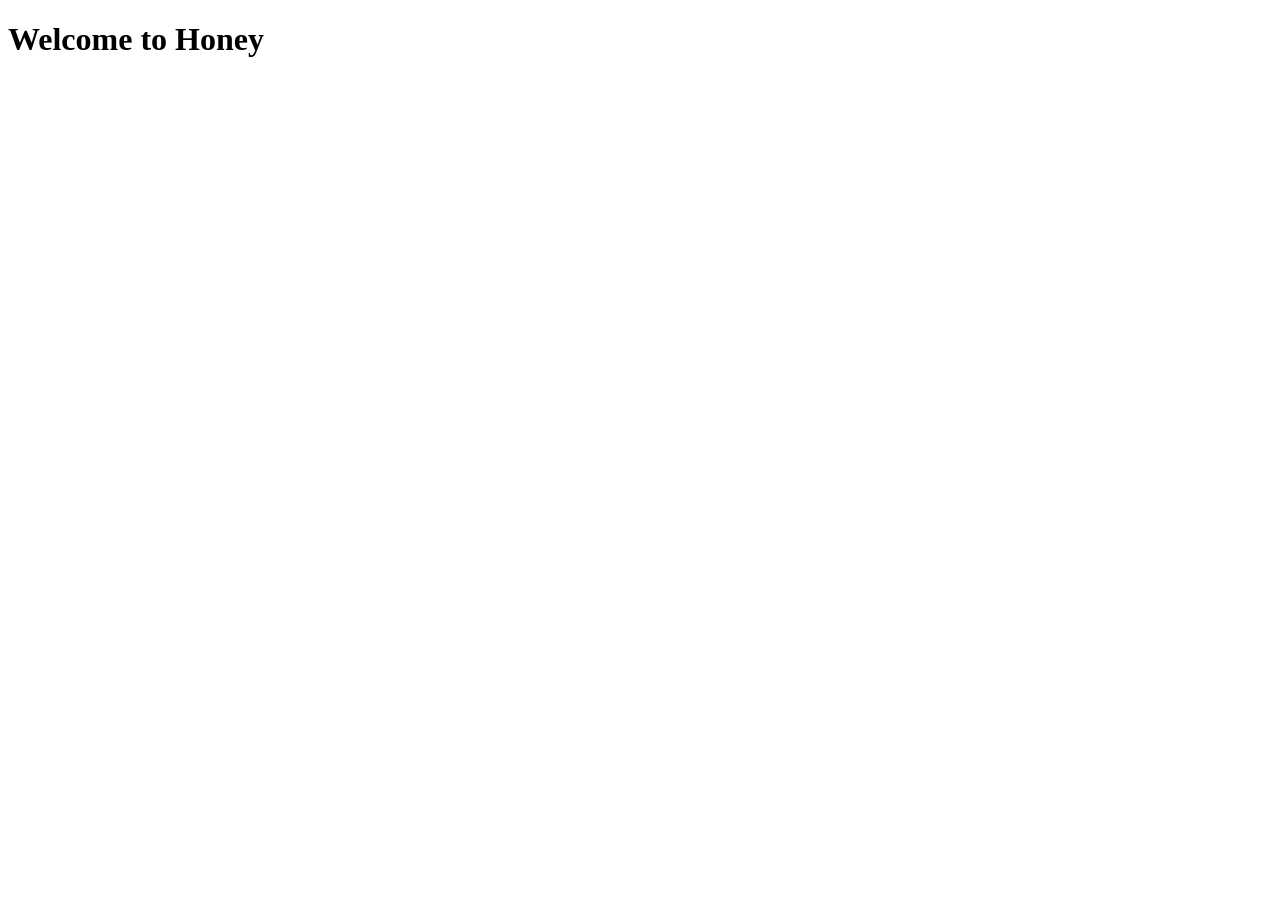
==== index.html @ 35575254 "Initial Commit" ====
<!DOCTYPE html>
<html lang="en">
<head>
    <meta charset="UTF-8">
    <meta name="viewport" content="width=device-width, initial-scale=1.0">
    <title>Index Page</title>
</head>
<body>

    <h1>Welcome to Honey</h1>
    
</body>
</html>
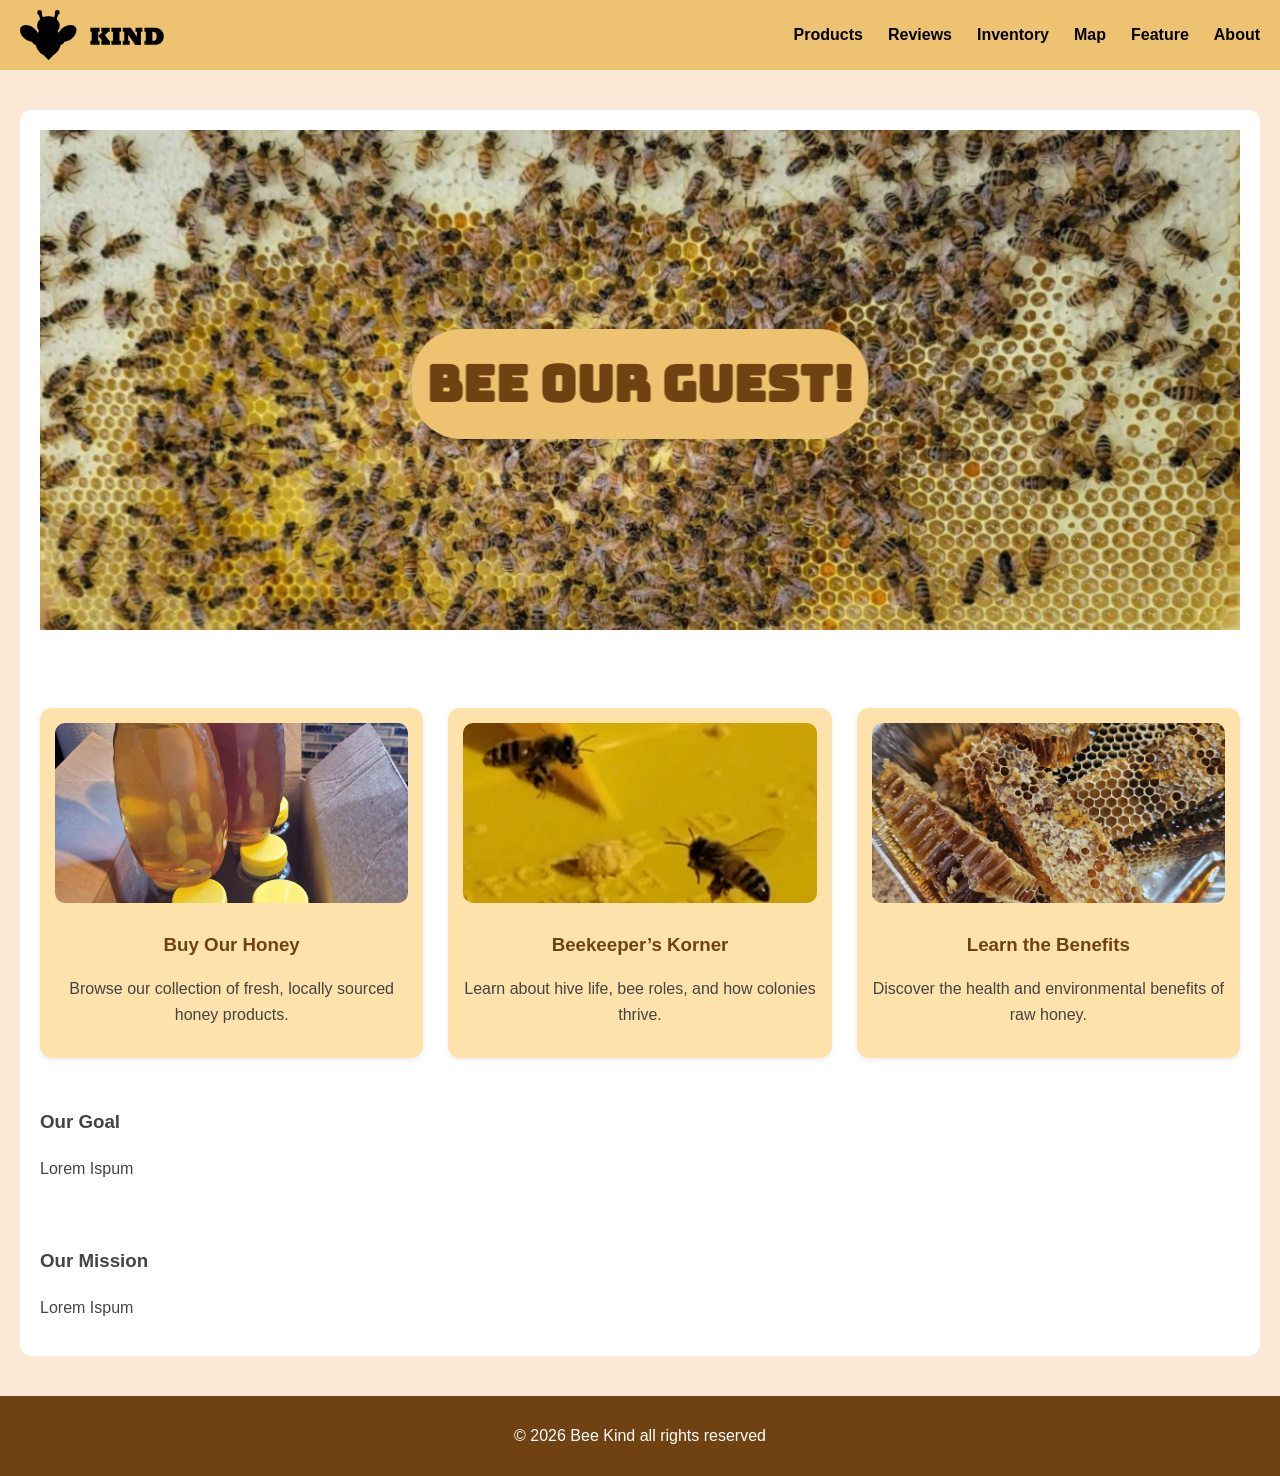
==== commit ec22a010: "some changes, home page wip" ====
--- a/index.html
+++ b/index.html
@@ -3,11 +3,88 @@
 <head>
     <meta charset="UTF-8">
     <meta name="viewport" content="width=device-width, initial-scale=1.0">
-    <title>Index Page</title>
+    <title>Home</title>
+    <link rel="stylesheet" href="style.css">
+    <link rel="preconnect" href="https://fonts.googleapis.com">
+<link rel="preconnect" href="https://fonts.gstatic.com" crossorigin>
+<link href="https://fonts.googleapis.com/css2?family=Bungee&family=Jersey+10&display=swap" rel="stylesheet">
+
 </head>
-<body>
+<body class="home">
+    <header class="site-header">
+        <a href="index.html" class="logo">
+            <img src="img/SVG/Asset 1.svg" alt="Bee Kind">
+        </a>    
 
-    <h1>Welcome to Honey</h1>
-    
+        <nav class="main-nav">
+
+            <ul>
+                <li><a href="products.html">Products</a></li>
+                <li><a href="reviews.html">Reviews</a></li>
+                <li><a href="inventory.html">Inventory</a></li>
+                <li><a href="map.html">Map</a></li>
+                <li><a href="feature.html">Feature</a></li>
+                <li><a href="about.html">About</a></li>
+            </ul>
+
+        </nav>
+    </header>
+
+    <!-- <nav class="site-nav">
+        <ul>
+        <li><a href="#intro">Introduction</a></li>
+       
+        </ul>
+
+    </nav> -->
+
+<div class="wrapper">
+
+    <section class="hero">
+        <img src="img/panel.jpeg" alt="Honeycomb" class="hero-img">
+        <h2 class="hero-text">
+            Bee Our Guest!
+        </h2>
+    </section>
+
+    <section class="showcase">
+
+        <div class="card">
+            <img src="img/bottles.jpeg" alt="Honey">
+            <h3>Buy Our Honey</h3>
+            <p>Browse our collection of fresh, locally sourced honey products.</p>
+        </div>
+
+        <div class="card">
+            <img src="img/close-bees.PNG" alt="Beekeeping">
+            <h3>Beekeeper’s Korner</h3>
+            <p>Learn about hive life, bee roles, and how colonies thrive.</p>
+        </div>
+
+        <div class="card">
+            <img src="img/honeycombs.jpg" alt="Benefits">
+            <h3>Learn the Benefits</h3>
+            <p>Discover the health and environmental benefits of raw honey.</p>
+        </div>
+
+    </section>
+
+
+    <div class="primary-statement">
+        <h3>Our Goal</h3>
+        <p>Lorem Ispum</p>
+    </div>
+
+
+     <div class="secondary-statement">
+        <h3>Our Mission</h3>
+        <p>Lorem Ispum</p>
+    </div>
+
+</div>
+
+    <footer>
+        <p>© 2026 Bee Kind all rights reserved</p>
+    </footer>
 </body>
 </html>
--- a/style.css
+++ b/style.css
@@ -0,0 +1,708 @@
+body {
+    font-family: Arial, Helvetica, sans-serif;
+    background-color: #fbe8d6;
+    margin: 0;
+    padding: 0;
+}
+
+.site-header {
+    display: flex;
+    justify-content: space-between;
+    align-items: center;
+    background-color: #edc371;
+    padding: 10px 20px;
+}
+
+.logo {
+    display: flex;
+    align-items: center;
+    gap: 10px;
+}
+
+.logo img {
+    height: 50px;
+}
+
+.main-nav ul {
+    display: flex;
+    gap: 25px;
+    list-style: none;
+    margin: 0;
+    padding: 0;
+}
+
+.main-nav a {
+    color: black;
+    text-decoration: none;
+    font-weight: bold;
+}
+
+
+h2{
+    grid-area: header;
+    text-align: center;
+    background-color: #704211;
+    color: white;
+    padding: 15px;
+    margin: 0;
+}
+
+.site-nav {
+    grid-area: nav;
+    background-color: #333;
+    padding: 10px;
+}
+
+nav ul {
+    list-style: none;
+    display: flex;
+    justify-content: center;
+    gap: 20px;
+    margin: 0;
+    padding: 0;
+}
+
+nav li a {
+    color: white;
+    text-decoration: none;
+    font-weight: bold;
+}
+
+nav li a:hover {
+    text-decoration: underline;
+}
+
+
+.reviews-page .wrapper {
+    display: grid;
+    grid-template-columns: 1fr 280px;
+    grid-template-rows: auto auto;
+    gap: 30px 20px;
+    max-width: 1000px;
+    margin: 40px auto;
+    padding: 20px;
+    background-color: white;
+    border-radius: 12px;
+    line-height: 1.6;
+    color: #444;
+}
+ 
+.review1{ 
+    grid-column:1; 
+    grid-row: 1; 
+}
+.review2{ 
+    grid-column: 1; 
+    grid-row: 2; 
+}
+.side1{
+    grid-column: 2; 
+    grid-row: 1; 
+}
+.side2{ 
+    grid-column: 2; 
+    grid-row: 2; 
+}
+ 
+.review1,
+.review2 {
+    overflow: hidden;
+    padding: 15px;
+    border-radius: 12px;
+
+}
+ 
+.side1,
+.side2 {
+    background-color: #fde2ac;
+    border-radius: 12px;
+    padding: 15px;
+    font-size: 14px;
+    box-shadow: 0 2px 6px rgba(0, 0, 0, 0.08);
+    align-self: start;
+}
+.side1 video,
+.side2 video {
+    border-radius: 8px;
+    margin-bottom: 12px;
+}
+ 
+
+.article-grid {
+    border-radius: 12px;
+    padding: 30px;
+    display: grid;
+    gap: 15px;
+    grid-template-columns: 1fr 1fr 1fr 1fr;
+    grid-template-areas:
+        "rheader rheader rheader rheader"
+        "rlead   rlead   rlead   rlead"
+        "rinfo   rinfo   rinfo   rinfo"
+        "rinfo   rinfo   rinfo   rinfo"
+        "rfooter rfooter rfooter rfooter";
+}
+ 
+.rheader{ grid-area: rheader; }
+.rlead{ grid-area: rlead;   }
+.raside{ grid-area: raside;  }
+.rinfo{ grid-area: rinfo;   }
+.rfooter{ grid-area: rfooter; }
+ 
+.rheader h3 {
+    margin: 0 0 4px;
+    font-size: 1.4em;
+    color: #704211;
+}
+ 
+.rheader p {
+    margin: 0;
+    font-size: 0.9em;
+    color: #666;
+}
+ 
+.rlead img {
+    height:500px;
+    width: auto;
+    border-radius: 10px;
+    display: block;
+}
+ 
+.rlead .image-credit {
+    font-style: italic;
+    font-size: 0.8em;
+    color: #888;
+    margin: 4px 0 0;
+}
+
+.rinfo {
+    column-gap: 25px;
+    line-height: 1.6;
+    color: #444;
+    font-size: 15px;
+}
+
+.rinfo p {
+    margin-bottom: 12px;
+}
+.rinfo a {
+    color: #f4b942;
+    text-decoration: none;
+    font-weight: bold;
+}
+
+.rinfo a:hover {
+    text-decoration: underline;
+}
+ 
+.side1 h3,
+.side2 h3 {
+    margin: 0 0 8px;
+    color: #704211;
+}
+ 
+.side1 h4,
+.side2 h4 {
+    margin: 10px 0 4px;
+}
+ 
+.side1 ul,
+.side2 ul {
+    margin: 0;
+    padding-left: 18px;
+}
+ 
+.side1 ul li,
+.side2 ul li {
+    margin-bottom: 4px;
+}
+
+.image-credit {
+    font-style: italic;
+}
+
+
+
+.inventory-page .wrapper {
+    display: flex;
+    flex-direction: column;
+    max-width: 1000px;
+    margin: 40px auto;
+    gap: 20px;
+    padding: 20px;
+    border-radius: 12px;
+    background-color: white;
+    line-height: 1.6;
+    color: #444;
+
+}
+
+.gallery {
+    display: grid;
+    grid-template-columns: repeat(3, 1fr);
+    gap: 15px;
+}
+
+.gallery figure {
+    margin: 0;
+    display: flex;
+    flex-direction: column;
+}
+ 
+.gallery img {
+    width: 100%;
+    height: 250px;
+    object-fit: cover;
+    border-radius: 12px 12px 0 0 ;
+}
+ 
+.gallery figcaption {
+    background-color: #edc371;
+    color: #704211;
+    text-align: center;
+    font-size: 0.8em;
+    padding: 6px 10px;
+    border-radius: 0 0 12px 12px;
+}
+ 
+
+
+table {
+    width: 100%;
+    border-collapse: collapse;
+    margin-top: 15px;
+    border-radius: 12px 12px 0 0;
+
+    
+}
+
+td, th {
+    padding: 10px;
+    text-align: center;
+    
+    
+}
+
+th {
+    background-color: #edc371;
+    color: white;
+}
+td{
+    background-color: rgb(250, 235, 206);
+}
+
+
+
+
+footer {
+    text-align: center;
+    padding: 15px;
+    background-color: #704211;
+    color: white;
+    margin-top: 20px;
+}
+.fa-star {
+    color: #f4b942;
+    margin-right: 3px;
+}
+
+.map-page .wrapper {
+    max-width: 1000px;
+    margin: 40px auto;
+    padding: 30px 20px;
+    background-color: white;
+    border-radius: 12px;
+    display: flex;
+    flex-direction: column;
+    align-items: center;
+    gap: 20px;
+    line-height: 1.6;
+}
+
+.map {
+	width: 900px;
+	height: 600px;
+	border: solid #f4b942 2px;
+	background: url(img/bee-map.png) no-repeat;
+	background-size: 900px 600px;
+	padding: 0;
+	margin: 0;
+	position: relative; 
+    align-self: center;
+    align-items: center;
+    align-content: center;
+}
+.map-item {
+	height: 200px;
+	position: absolute;
+    font-size: 25px;
+    color: #fdff8b;
+    
+
+}
+.map-item:hover {
+    color: #f4b942;
+    font-size: 30px;
+
+}
+
+#map-item-worker{
+    top: 130px;
+	left: 575px;
+}
+#map-item-queen{
+    top: 300px;
+    left: 530px;
+}
+#map-item-honeycombs{
+    top: 420px;
+    left: 700px;
+}
+#map-item-mark{
+    top: 342px;
+    left: 587px;
+}
+
+#map-item-honey{
+    top: 440px;
+    left: 260px;
+}
+
+#map-item-wax{
+    top: 250px;
+    left: 375px;
+}
+
+#map-item-larvae{
+    top: 280px;
+    left: 690px;
+}
+
+#map-item-drone{
+    top: 130px;
+	left: 340px;
+}
+
+.map-point {
+    position: absolute;
+}
+
+.map-icon {
+    font-size: 25px;
+    color: #fdff8b;
+    cursor: pointer;
+    transition: 0.2s;
+}
+
+.map-icon:hover {
+    color: #f4b942;
+}
+
+.tooltip {
+    position: absolute;
+    top: -10px;
+    left: 35px;
+    width: 180px;
+    background: white;
+    border-radius: 10px;
+    padding: 10px;
+    box-shadow: 0 4px 10px rgba(0,0,0,0.2);
+    opacity: 0;
+    visibility: hidden;
+    transition: 0.3s ease;
+    z-index: 10;
+}
+
+.map-point:hover .tooltip {
+    opacity: 1;
+    visibility: visible;
+
+}
+
+.tooltip h4 {
+    margin: 0 0 5px;
+    color: #704211;
+}
+
+.tooltip img {
+    width: 100%;
+    border-radius: 8px;
+    margin-bottom: 5px;
+}
+
+.tooltip p {
+    font-size: 12px;
+    margin: 0;
+    color: #444;
+}
+
+.map-key {
+    width: 50%;
+    font-size: 14px;
+}
+
+.map-key th {
+    background-color: #edc371;
+    color: #704211;
+    padding: 10px;
+    text-align: center;
+    border: #704211 1px solid;
+
+}
+
+.map-key td {
+    border: #000000 1px solid;
+    background-color: #fff7e6;
+    padding: 10px;
+    text-align: center;
+}
+
+
+
+.map-key i {
+    color: #000000;
+    font-size: 18px;
+    margin: 0;
+}
+
+.component{
+    display: flex;
+    flex-direction: column;
+    max-width: 700px;
+    align-items: center;
+    gap: 10px;
+}
+.components h3{
+    margin: 0 0 4px;
+    font-size: 1.4em;
+    color: #704211;
+}
+.components img{
+    width: 200px;
+    height: auto;
+    border-radius: 12px;
+    align-content: center;
+}
+
+
+.about-page .wrapper{
+    max-width: 1000px;
+    margin: 40px auto;
+    padding: 30px;
+    background-color: white;
+    border-radius: 12px;
+    line-height: 1.6;
+    color: #444;
+
+}
+
+.team {
+    display: flex;
+    flex-direction: column;
+    gap: 25px;
+    max-width: 700px;
+    margin: 0 auto;
+}
+.member {
+    display: flex;
+    align-items: center;
+    gap: 20px;
+    padding: 15px;
+    border-radius: 12px;
+    background-color: #fde2ac;
+    box-shadow: 0 2px 6px rgba(0,0,0,0.08);
+}
+
+.role {
+    text-align: center;
+    color: #704211;
+    margin-bottom: 15px;
+    padding: 2px 8px;
+    font-size: 1.5em;
+}
+
+.member-info {
+    display: flex;
+    align-items: center;
+    gap: 30px;
+}
+.left {
+    display: flex;
+    flex-direction: column;
+    align-items: center;
+    min-width: 150px;
+}
+
+.left img {
+    width: 130px;
+    height: 130px;
+    object-fit: cover;
+    border-radius: 50%;
+    border: 4px solid #edc371;
+    margin-bottom: 8px;
+}
+
+.left h3 {
+    margin: 0;
+    text-align: center;
+    color: #704211;
+    font-size: 1.2em;
+}
+.member-info p {
+    margin: 0;
+    font-size: 14px;
+    color: #333;
+
+}
+.title{
+    font-size: 3em;
+    color: #704211;
+    background-color: transparent;
+    padding: 0 2em ;
+
+
+}
+
+.image-credit{
+    font-style: italic;
+    font-size: 0.8em;
+    color: #888;
+    align-self: center;
+    
+}
+
+.components a{
+
+    text-decoration: none;
+    color: #ffaa00;
+}
+.components a:hover{
+    text-decoration: underline;
+}
+
+.history-content {
+    max-width: 700px;
+    margin: 0 auto;
+    align-items: center;
+    gap: 20px;
+    padding: 15px;
+    border-radius: 12px;
+    background-color: #fae5bb;
+    box-shadow: 0 2px 6px rgba(0,0,0,0.08);
+}
+
+
+.components {
+    display: flex;
+    flex-direction: column;
+    gap: 4em; 
+}
+.component {
+    display: flex;
+    align-items: flex-start;
+    gap: 1em;
+    padding: 2em;
+    border-radius: 15px;
+    background-color: #fce6bb; 
+}
+.component h3{
+    font-size: 30px;
+    align-self: center;
+}
+
+
+.component img {
+    width: 300px;
+    height: auto;
+    border-radius: 12px ;
+    flex-shrink: 0;
+    align-self: center;
+}
+
+.component p,
+.component h3 {
+    max-width: 600px;
+}
+
+
+/* home page */
+
+.home .wrapper{
+    display: grid;
+    gap: 30px 20px;
+    max-width: 1200px;
+    margin: 40px auto;
+    padding: 20px;
+    background-color: white;
+    border-radius: 12px;
+    line-height: 1.6;
+    color: #444;
+
+}
+
+.hero {
+    position: relative;
+    width: 100%;
+}
+
+.hero-img {
+    width: 100%;
+    height: 500px;
+    object-fit: cover;
+}
+
+.hero-text {
+    position: absolute;
+    top: 50%;
+    left: 50%;
+    transform: translate(-50%, -50%);
+    text-align: center;
+    font-size: 50px;
+    color: #704211;
+    font-family: "Bungee", sans-serif;
+    font-weight: bolder;
+    background: #edc371;
+    border-radius: 50px;
+    -webkit-backdrop-filter: blur(10px);
+    backdrop-filter: blur(10px);
+
+}
+
+.primary {
+    font-size: 1.5em;
+    font-weight: bold;
+    margin: 10px 0;
+}
+
+.secondary {
+    font-size: 1.5em;
+}
+
+
+
+.showcase {
+    display: grid;
+    grid-template-columns: repeat(3, 1fr);
+    gap: 25px;
+    margin-top: 40px;
+}
+
+.card {
+    background-color: #fde2ac;
+    padding: 15px;
+    border-radius: 12px;
+    text-align: center;
+    box-shadow: 0 2px 6px rgba(0,0,0,0.08);
+}
+
+.card img {
+    width: 100%;
+    height: 180px;
+    object-fit: cover;
+    border-radius: 10px;
+    margin-bottom: 10px;
+}
+
+.card h3 {
+    color: #704211;
+    margin: 10px 0 5px;
+}
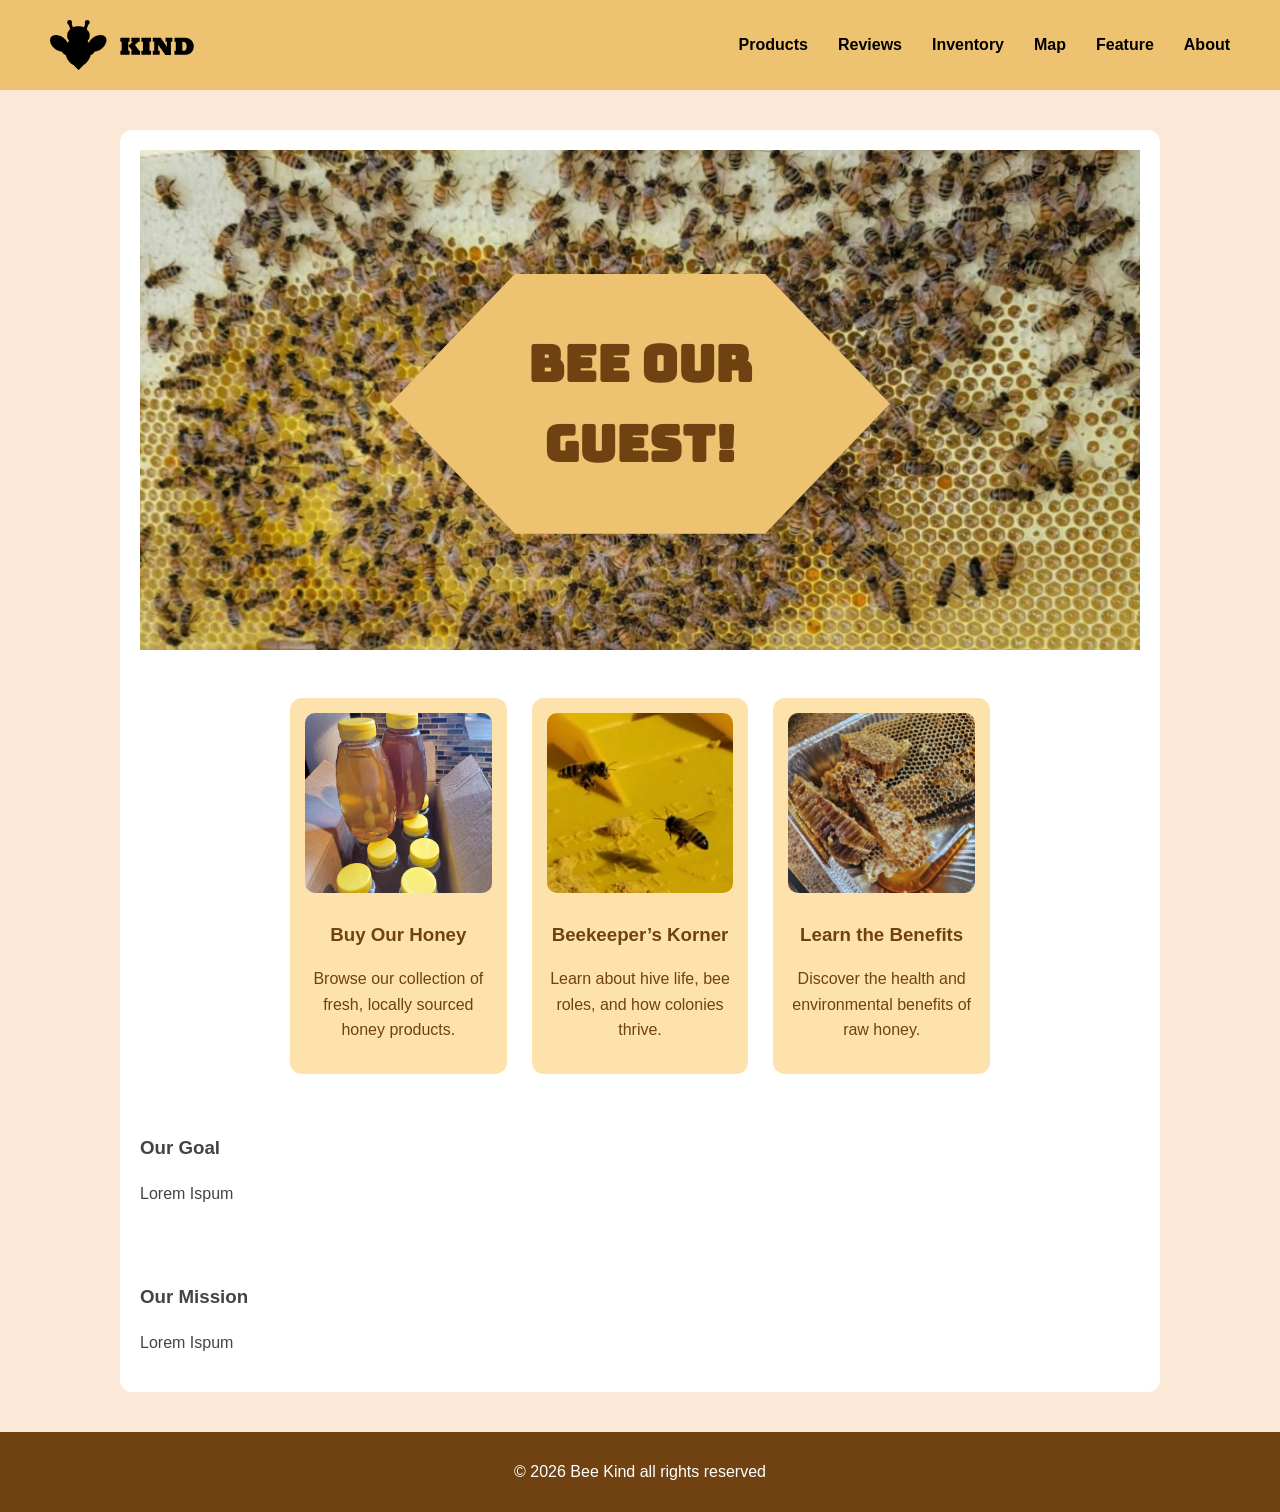
==== commit b2b6b67d: "still wip" ====
--- a/index.html
+++ b/index.html
@@ -50,21 +50,27 @@
     <section class="showcase">
 
         <div class="card">
+            <a href="products.html" >
             <img src="img/bottles.jpeg" alt="Honey">
             <h3>Buy Our Honey</h3>
             <p>Browse our collection of fresh, locally sourced honey products.</p>
+            </a>
         </div>
 
         <div class="card">
+            <a href="feature.html">
             <img src="img/close-bees.PNG" alt="Beekeeping">
             <h3>Beekeeper’s Korner</h3>
             <p>Learn about hive life, bee roles, and how colonies thrive.</p>
+            </a>
         </div>
 
         <div class="card">
+            <a href="reviews.html">
             <img src="img/honeycombs.jpg" alt="Benefits">
             <h3>Learn the Benefits</h3>
             <p>Discover the health and environmental benefits of raw honey.</p>
+            </a>
         </div>
 
     </section>
--- a/style.css
+++ b/style.css
@@ -10,8 +10,10 @@
     justify-content: space-between;
     align-items: center;
     background-color: #edc371;
-    padding: 10px 20px;
-}
+
+    padding: 20px 50px;
+}
+
 
 .logo {
     display: flex;
@@ -25,11 +27,12 @@
 
 .main-nav ul {
     display: flex;
-    gap: 25px;
+    gap: 30px;
     list-style: none;
     margin: 0;
     padding: 0;
 }
+
 
 .main-nav a {
     color: black;
@@ -628,8 +631,9 @@
 
 .home .wrapper{
     display: grid;
-    gap: 30px 20px;
-    max-width: 1200px;
+    gap: 40px;
+    max-width: 1000px;
+    width: 90%;
     margin: 40px auto;
     padding: 20px;
     background-color: white;
@@ -642,6 +646,8 @@
 .hero {
     position: relative;
     width: 100%;
+    max-width: 1000px;  
+    margin: 0 auto; 
 }
 
 .hero-img {
@@ -664,17 +670,20 @@
     border-radius: 50px;
     -webkit-backdrop-filter: blur(10px);
     backdrop-filter: blur(10px);
-
-}
-
-.primary {
-    font-size: 1.5em;
-    font-weight: bold;
-    margin: 10px 0;
-}
-
+    padding: 50px;
+    clip-path: polygon(25% 0%, 75% 0%, 100% 50%, 75% 100%, 25% 100%, 0% 50%);
+
+
+}
+
+.primary,
 .secondary {
-    font-size: 1.5em;
+    max-width: 700px;
+    margin: 0 auto;
+    text-align: center;
+    padding: 20px;
+    background-color: #fde2ac;
+    border-radius: 12px;
 }
 
 
@@ -682,8 +691,10 @@
 .showcase {
     display: grid;
     grid-template-columns: repeat(3, 1fr);
+    max-width: 70%;
     gap: 25px;
-    margin-top: 40px;
+    margin: 0 auto;
+    
 }
 
 .card {
@@ -691,7 +702,8 @@
     padding: 15px;
     border-radius: 12px;
     text-align: center;
-    box-shadow: 0 2px 6px rgba(0,0,0,0.08);
+    transition: 0.3s ease;
+
 }
 
 .card img {
@@ -705,4 +717,15 @@
 .card h3 {
     color: #704211;
     margin: 10px 0 5px;
+}
+
+.card a{
+    text-decoration: none;
+    color: #704211;
+
+
+}
+.card:hover{
+    transform: scale(1.1); 
+
 }
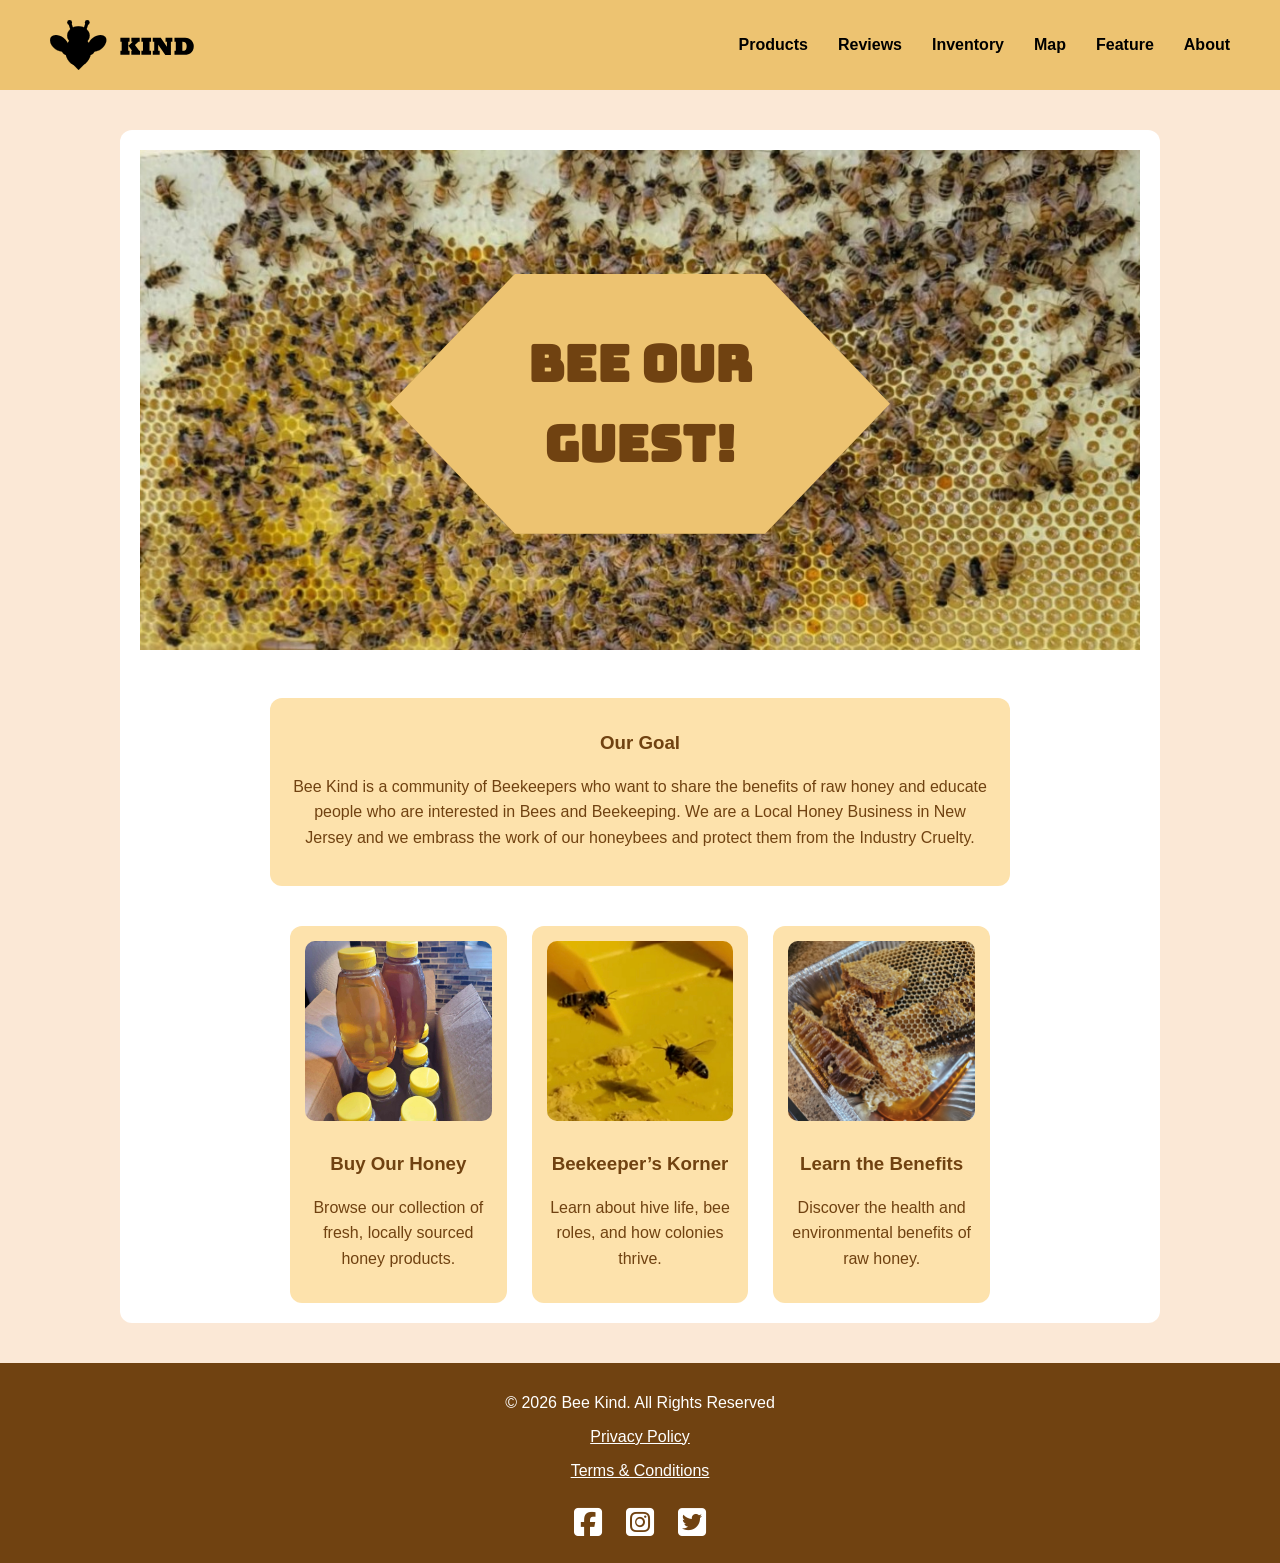
==== commit 7b42b57c: "Home draft done" ====
--- a/index.html
+++ b/index.html
@@ -5,9 +5,10 @@
     <meta name="viewport" content="width=device-width, initial-scale=1.0">
     <title>Home</title>
     <link rel="stylesheet" href="style.css">
+    <link rel="stylesheet" href="https://cdnjs.cloudflare.com/ajax/libs/font-awesome/6.5.0/css/all.min.css">
     <link rel="preconnect" href="https://fonts.googleapis.com">
-<link rel="preconnect" href="https://fonts.gstatic.com" crossorigin>
-<link href="https://fonts.googleapis.com/css2?family=Bungee&family=Jersey+10&display=swap" rel="stylesheet">
+    <link rel="preconnect" href="https://fonts.gstatic.com" crossorigin>
+    <link href="https://fonts.googleapis.com/css2?family=Bungee&family=Jersey+10&display=swap" rel="stylesheet">
 
 </head>
 <body class="home">
@@ -47,6 +48,14 @@
         </h2>
     </section>
 
+    <div class="home-statement">
+        <h3>Our Goal</h3>
+        <p>Bee Kind is a community of Beekeepers who want to share the benefits of raw honey and educate 
+            people who are interested in Bees and Beekeeping. We are a Local Honey Business in New Jersey and
+            we embrass the work of our honeybees and protect them from the Industry Cruelty.
+        </p>
+    </div>
+
     <section class="showcase">
 
         <div class="card">
@@ -76,21 +85,18 @@
     </section>
 
 
-    <div class="primary-statement">
-        <h3>Our Goal</h3>
-        <p>Lorem Ispum</p>
-    </div>
 
 
-     <div class="secondary-statement">
-        <h3>Our Mission</h3>
-        <p>Lorem Ispum</p>
-    </div>
 
 </div>
 
     <footer>
-        <p>© 2026 Bee Kind all rights reserved</p>
+        <p>© 2026 Bee Kind. All Rights Reserved</p>
+        <a href=""><p>Privacy Policy</p></a>
+        <a href=""><p>Terms & Conditions</p></a>
+        <i class="fa-brands fa-square-facebook"></i>
+        <i class="fa-brands fa-square-instagram"></i>
+        <i class="fa-brands fa-square-twitter"></i>
     </footer>
 </body>
 </html>
--- a/style.css
+++ b/style.css
@@ -676,14 +676,15 @@
 
 }
 
-.primary,
-.secondary {
+
+.home-statement {
     max-width: 700px;
     margin: 0 auto;
     text-align: center;
     padding: 20px;
     background-color: #fde2ac;
     border-radius: 12px;
+    color: #704211;
 }
 
 
@@ -714,7 +715,8 @@
     margin-bottom: 10px;
 }
 
-.card h3 {
+.card h3,
+.home-statement h3 {
     color: #704211;
     margin: 10px 0 5px;
 }
@@ -727,5 +729,14 @@
 }
 .card:hover{
     transform: scale(1.1); 
-
+    background-color: #edc371;
+
+}
+
+footer a{
+    color: #fff;
+}
+footer i{
+    font-size: 2em;
+    padding: 10px;
 }
